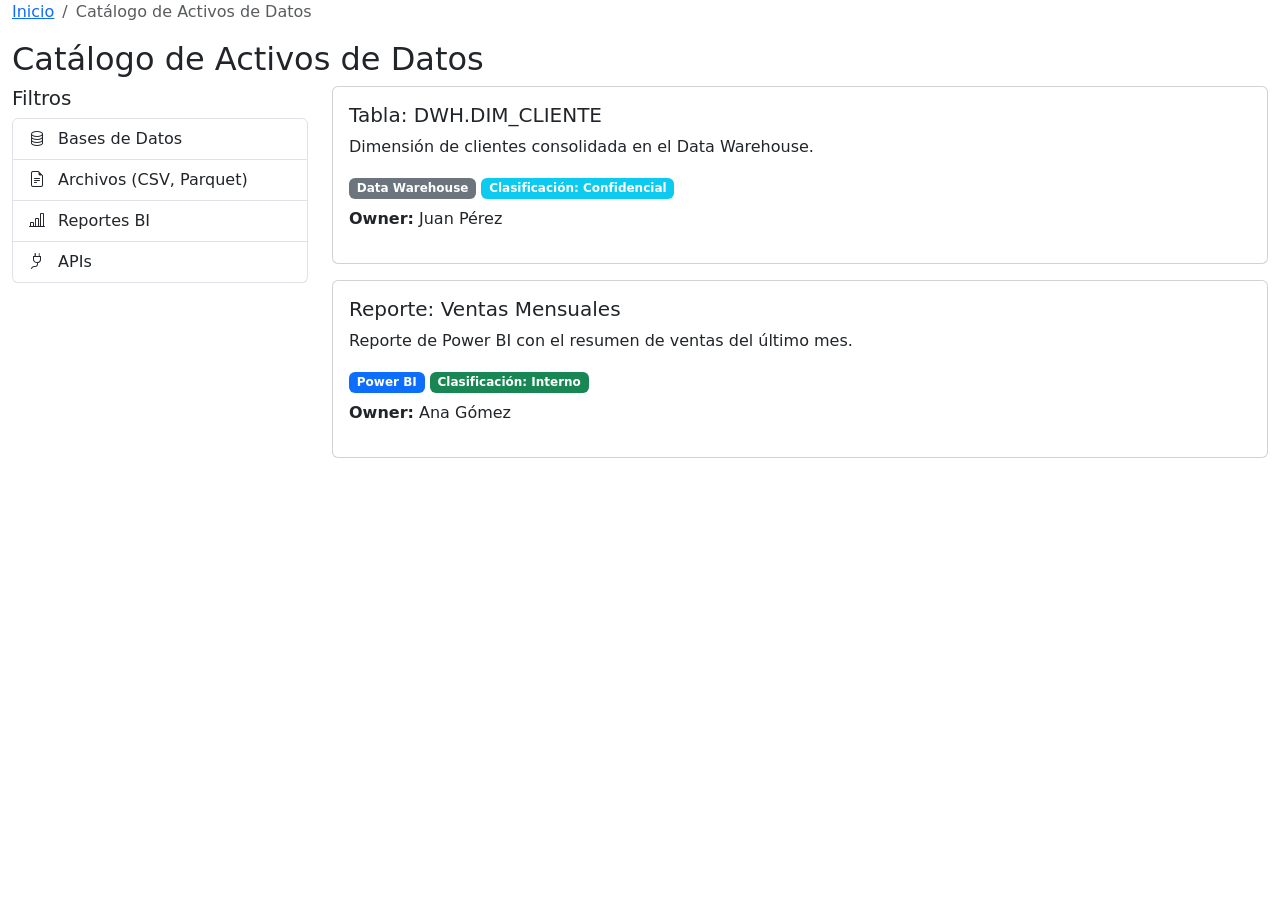
==== modulos/activos.html @ fa72d007 "I've created the initial structure for the Data Governance Dashboard. Here's what I did: - I impleme" ====
<!DOCTYPE html>
<html lang="es">
<head>
    <meta charset="UTF-8">
    <meta name="viewport" content="width=device-width, initial-scale=1.0">
    <link href="https://cdn.jsdelivr.net/npm/bootstrap@5.3.3/dist/css/bootstrap.min.css" rel="stylesheet">
    <link rel="stylesheet" href="https://cdn.jsdelivr.net/npm/bootstrap-icons@1.11.3/font/bootstrap-icons.min.css">
    <link rel="stylesheet" href="../css/styles.css">
</head>
<body>
<div class="container-fluid">
    <nav aria-label="breadcrumb">
        <ol class="breadcrumb">
            <li class="breadcrumb-item"><a href="#">Inicio</a></li>
            <li class="breadcrumb-item active" aria-current="page">Catálogo de Activos de Datos</li>
        </ol>
    </nav>
    <h1 class="h2">Catálogo de Activos de Datos</h1>
    <div class="row">
        <div class="col-md-3">
            <!-- Filtros y facetas -->
            <h5>Filtros</h5>
            <div class="list-group">
              <a href="#" class="list-group-item list-group-item-action">
                <i class="bi bi-database me-2"></i> Bases de Datos
              </a>
              <a href="#" class="list-group-item list-group-item-action"><i class="bi bi-file-earmark-text me-2"></i> Archivos (CSV, Parquet)</a>
              <a href="#" class="list-group-item list-group-item-action"><i class="bi bi-bar-chart-line me-2"></i> Reportes BI</a>
              <a href="#" class="list-group-item list-group-item-action"><i class="bi bi-plug me-2"></i> APIs</a>
            </div>
        </div>
        <div class="col-md-9">
            <!-- Resultados -->
            <div class="card mb-3">
                <div class="card-body">
                    <h5 class="card-title">Tabla: DWH.DIM_CLIENTE</h5>
                    <p class="card-text">Dimensión de clientes consolidada en el Data Warehouse.</p>
                    <span class="badge bg-secondary">Data Warehouse</span>
                    <span class="badge bg-info">Clasificación: Confidencial</span>
                    <p class="mt-2"><strong>Owner:</strong> Juan Pérez</p>
                </div>
            </div>
             <div class="card mb-3">
                <div class="card-body">
                    <h5 class="card-title">Reporte: Ventas Mensuales</h5>
                    <p class="card-text">Reporte de Power BI con el resumen de ventas del último mes.</p>
                    <span class="badge bg-primary">Power BI</span>
                    <span class="badge bg-success">Clasificación: Interno</span>
                     <p class="mt-2"><strong>Owner:</strong> Ana Gómez</p>
                </div>
            </div>
        </div>
    </div>
</div>
</body>
</html>
---- css/styles.css ----
:root {
    --bs-light-bg: #f8f9fa;
    --bs-light-text: #212529;
    --bs-dark-bg: #212529;
    --bs-dark-text: #f8f9fa;
}

[data-bs-theme="dark"] {
    background-color: var(--bs-dark-bg);
    color: var(--bs-dark-text);
}

[data-bs-theme="dark"] .bg-light {
    background-color: #343a40 !important;
}

[data-bs-theme="dark"] .text-dark {
    color: var(--bs-dark-text) !important;
}

[data-bs-theme="dark"] .list-group-item-action {
    background-color: #343a40 !important;
    color: var(--bs-dark-text) !important;
}

[data-bs-theme="dark"] .list-group-item-action:hover {
    background-color: #495057 !important;
}

[data-bs-theme="dark"] .border-bottom,
[data-bs-theme="dark"] .border-right {
    border-color: #495057 !important;
}

#wrapper {
    overflow-x: hidden;
}

#sidebar-wrapper {
    min-height: 100vh;
    margin-left: -15rem;
    transition: margin .25s ease-out;
}

#sidebar-wrapper .sidebar-heading {
    padding: 0.875rem 1.25rem;
    font-size: 1.2rem;
}

#sidebar-wrapper .list-group {
    width: 15rem;
}

#page-content-wrapper {
    min-width: 100vw;
}

#wrapper.toggled #sidebar-wrapper {
    margin-left: 0;
}

@media (min-width: 768px) {
    #sidebar-wrapper {
        margin-left: 0;
    }

    #page-content-wrapper {
        min-width: 0;
        width: 100%;
    }

    #wrapper.toggled #sidebar-wrapper {
        margin-left: -15rem;
    }
}
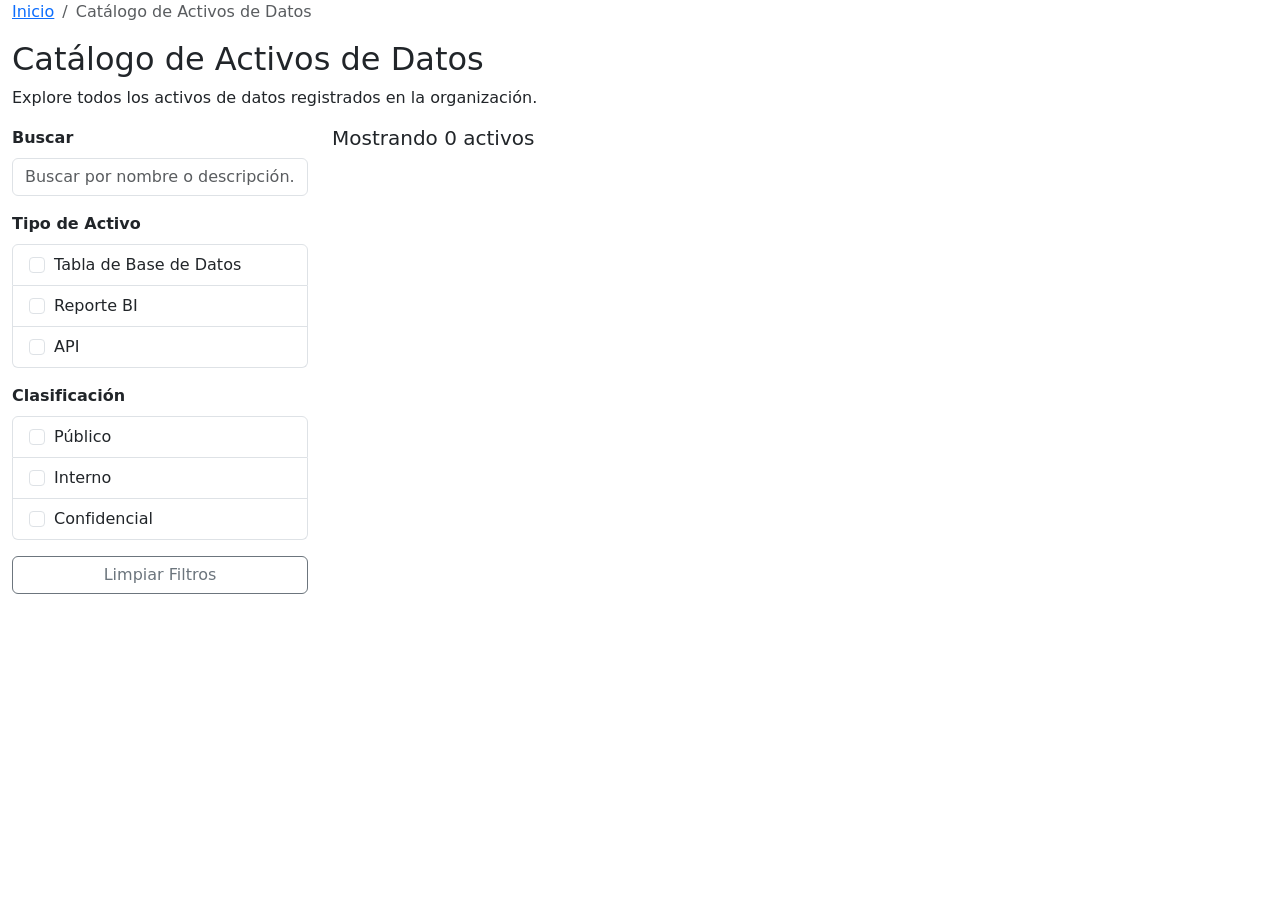
==== commit 77b5c68b: "I've implemented CRUD functionality for multiple modules. Here's a breakdown of the changes: - I've " ====
--- a/modulos/activos.html
+++ b/modulos/activos.html
@@ -11,46 +11,64 @@
 <div class="container-fluid">
     <nav aria-label="breadcrumb">
         <ol class="breadcrumb">
-            <li class="breadcrumb-item"><a href="#">Inicio</a></li>
+            <li class="breadcrumb-item"><a href="../index.html" target="_top">Inicio</a></li>
             <li class="breadcrumb-item active" aria-current="page">Catálogo de Activos de Datos</li>
         </ol>
     </nav>
     <h1 class="h2">Catálogo de Activos de Datos</h1>
+    <p>Explore todos los activos de datos registrados en la organización.</p>
+
     <div class="row">
         <div class="col-md-3">
             <!-- Filtros y facetas -->
-            <h5>Filtros</h5>
-            <div class="list-group">
-              <a href="#" class="list-group-item list-group-item-action">
-                <i class="bi bi-database me-2"></i> Bases de Datos
-              </a>
-              <a href="#" class="list-group-item list-group-item-action"><i class="bi bi-file-earmark-text me-2"></i> Archivos (CSV, Parquet)</a>
-              <a href="#" class="list-group-item list-group-item-action"><i class="bi bi-bar-chart-line me-2"></i> Reportes BI</a>
-              <a href="#" class="list-group-item list-group-item-action"><i class="bi bi-plug me-2"></i> APIs</a>
-            </div>
+            <form id="filter-form">
+                <div class="mb-3">
+                    <label for="search-input" class="form-label fw-bold">Buscar</label>
+                    <input type="text" id="search-input" class="form-control" placeholder="Buscar por nombre o descripción...">
+                </div>
+                <div class="mb-3">
+                    <label class="form-label fw-bold">Tipo de Activo</label>
+                    <div class="list-group" id="asset-type-filter">
+                        <label class="list-group-item">
+                            <input class="form-check-input me-1" type="checkbox" value="Tabla"> Tabla de Base de Datos
+                        </label>
+                        <label class="list-group-item">
+                            <input class="form-check-input me-1" type="checkbox" value="Reporte"> Reporte BI
+                        </label>
+                        <label class="list-group-item">
+                            <input class="form-check-input me-1" type="checkbox" value="API"> API
+                        </label>
+                    </div>
+                </div>
+                 <div class="mb-3">
+                    <label class="form-label fw-bold">Clasificación</label>
+                    <div class="list-group" id="classification-filter">
+                        <label class="list-group-item">
+                            <input class="form-check-input me-1" type="checkbox" value="Público"> Público
+                        </label>
+                        <label class="list-group-item">
+                            <input class="form-check-input me-1" type="checkbox" value="Interno"> Interno
+                        </label>
+                         <label class="list-group-item">
+                            <input class="form-check-input me-1" type="checkbox" value="Confidencial"> Confidencial
+                        </label>
+                    </div>
+                </div>
+                 <button type="reset" class="btn btn-outline-secondary w-100">Limpiar Filtros</button>
+            </form>
         </div>
         <div class="col-md-9">
+            <h5 id="results-count" class="mb-3">Mostrando 0 activos</h5>
             <!-- Resultados -->
-            <div class="card mb-3">
-                <div class="card-body">
-                    <h5 class="card-title">Tabla: DWH.DIM_CLIENTE</h5>
-                    <p class="card-text">Dimensión de clientes consolidada en el Data Warehouse.</p>
-                    <span class="badge bg-secondary">Data Warehouse</span>
-                    <span class="badge bg-info">Clasificación: Confidencial</span>
-                    <p class="mt-2"><strong>Owner:</strong> Juan Pérez</p>
-                </div>
+            <div id="assets-container">
+                <!-- Tarjetas de activos generadas por JS -->
             </div>
-             <div class="card mb-3">
-                <div class="card-body">
-                    <h5 class="card-title">Reporte: Ventas Mensuales</h5>
-                    <p class="card-text">Reporte de Power BI con el resumen de ventas del último mes.</p>
-                    <span class="badge bg-primary">Power BI</span>
-                    <span class="badge bg-success">Clasificación: Interno</span>
-                     <p class="mt-2"><strong>Owner:</strong> Ana Gómez</p>
-                </div>
-            </div>
+            <p id="no-results-message" class="text-center text-muted d-none">No se encontraron activos que coincidan con los filtros.</p>
         </div>
     </div>
 </div>
+
+<script src="../js/activos.js"></script>
+<script src="https://cdn.jsdelivr.net/npm/bootstrap@5.3.3/dist/js/bootstrap.bundle.min.js"></script>
 </body>
 </html>
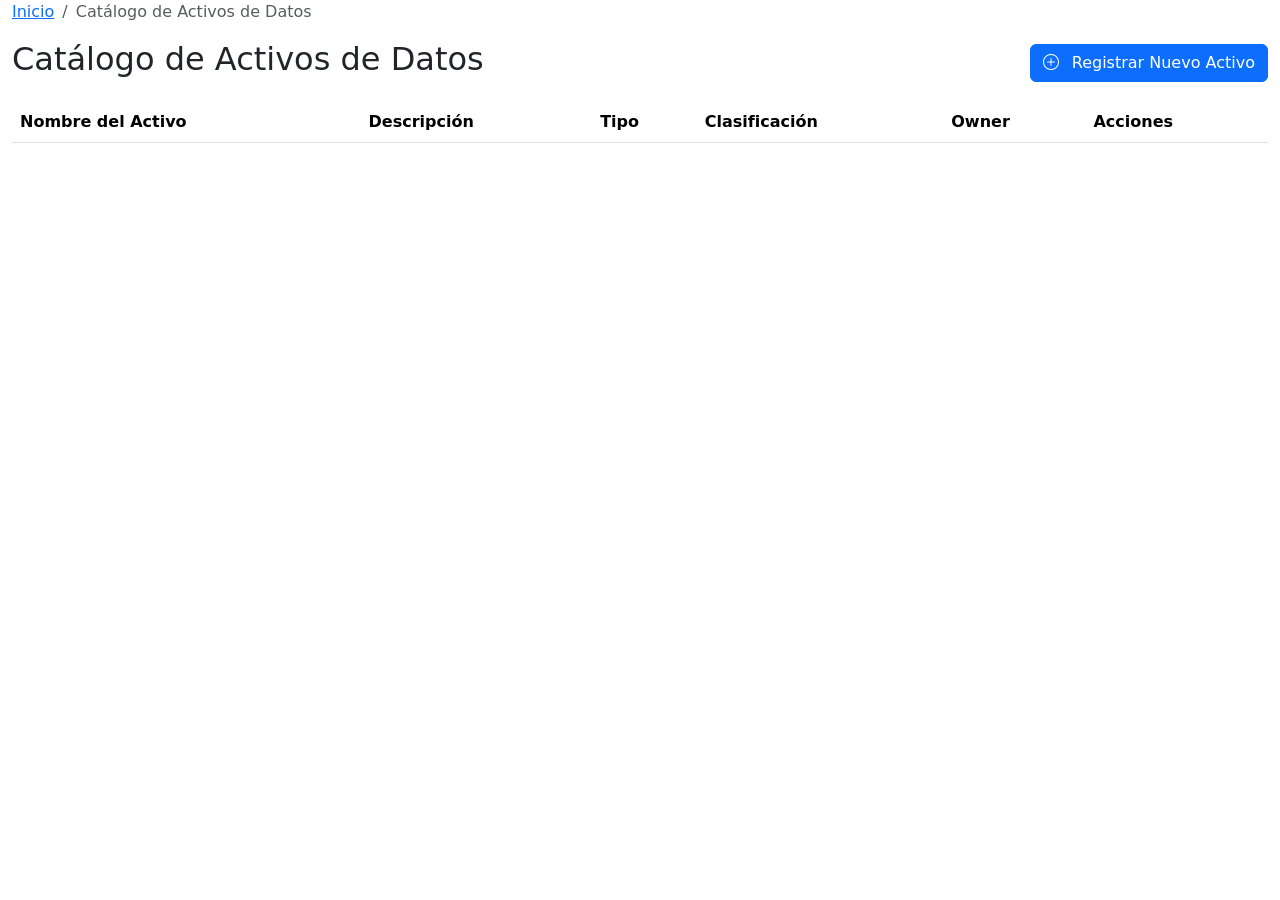
==== commit 94158489: "feat: Implement full CRUD for Data Assets Catalog - Redesign the Data Assets Catalog view to support" ====
--- a/modulos/activos.html
+++ b/modulos/activos.html
@@ -15,55 +15,88 @@
             <li class="breadcrumb-item active" aria-current="page">Catálogo de Activos de Datos</li>
         </ol>
     </nav>
-    <h1 class="h2">Catálogo de Activos de Datos</h1>
-    <p>Explore todos los activos de datos registrados en la organización.</p>
 
-    <div class="row">
-        <div class="col-md-3">
-            <!-- Filtros y facetas -->
-            <form id="filter-form">
-                <div class="mb-3">
-                    <label for="search-input" class="form-label fw-bold">Buscar</label>
-                    <input type="text" id="search-input" class="form-control" placeholder="Buscar por nombre o descripción...">
+    <div class="d-flex justify-content-between align-items-center mb-3">
+        <h1 class="h2">Catálogo de Activos de Datos</h1>
+        <button class="btn btn-primary" data-bs-toggle="modal" data-bs-target="#assetModal">
+            <i class="bi bi-plus-circle me-2"></i> Registrar Nuevo Activo
+        </button>
+    </div>
+
+    <!-- Filtros (próximamente) -->
+
+    <!-- Tabla de Activos -->
+    <div class="table-responsive">
+        <table class="table table-hover">
+            <thead>
+                <tr>
+                    <th>Nombre del Activo</th>
+                    <th>Descripción</th>
+                    <th>Tipo</th>
+                    <th>Clasificación</th>
+                    <th>Owner</th>
+                    <th>Acciones</th>
+                </tr>
+            </thead>
+            <tbody id="assets-table-body">
+                <!-- Filas generadas por JS -->
+            </tbody>
+        </table>
+    </div>
+
+    <!-- Modal para Añadir/Editar Activo -->
+    <div class="modal fade" id="assetModal" tabindex="-1" aria-labelledby="assetModalLabel" aria-hidden="true">
+        <div class="modal-dialog modal-lg">
+            <div class="modal-content">
+                <div class="modal-header">
+                    <h5 class="modal-title" id="assetModalLabel">Registrar Nuevo Activo</h5>
+                    <button type="button" class="btn-close" data-bs-dismiss="modal" aria-label="Close"></button>
                 </div>
-                <div class="mb-3">
-                    <label class="form-label fw-bold">Tipo de Activo</label>
-                    <div class="list-group" id="asset-type-filter">
-                        <label class="list-group-item">
-                            <input class="form-check-input me-1" type="checkbox" value="Tabla"> Tabla de Base de Datos
-                        </label>
-                        <label class="list-group-item">
-                            <input class="form-check-input me-1" type="checkbox" value="Reporte"> Reporte BI
-                        </label>
-                        <label class="list-group-item">
-                            <input class="form-check-input me-1" type="checkbox" value="API"> API
-                        </label>
-                    </div>
+                <div class="modal-body">
+                    <form id="asset-form" class="needs-validation" novalidate>
+                        <input type="hidden" id="asset-id">
+                        <div class="mb-3">
+                            <label for="asset-name" class="form-label">Nombre del Activo</label>
+                            <input type="text" class="form-control" id="asset-name" required>
+                            <div class="invalid-feedback">El nombre es obligatorio.</div>
+                        </div>
+                        <div class="mb-3">
+                            <label for="asset-description" class="form-label">Descripción</label>
+                            <textarea class="form-control" id="asset-description" rows="3" required></textarea>
+                            <div class="invalid-feedback">La descripción es obligatoria.</div>
+                        </div>
+                        <div class="row">
+                            <div class="col-md-6 mb-3">
+                                <label for="asset-type" class="form-label">Tipo de Activo</label>
+                                <select class="form-select" id="asset-type" required>
+                                    <option value="Tabla">Tabla</option>
+                                    <option value="Reporte">Reporte</option>
+                                    <option value="API">API</option>
+                                    <option value="Archivo">Archivo</option>
+                                </select>
+                            </div>
+                            <div class="col-md-6 mb-3">
+                                <label for="asset-classification" class="form-label">Clasificación</label>
+                                <select class="form-select" id="asset-classification" required>
+                                    <option value="Público">Público</option>
+                                    <option value="Interno">Interno</option>
+                                    <option value="Confidencial">Confidencial</option>
+                                    <option value="Restringido">Restringido</option>
+                                </select>
+                            </div>
+                        </div>
+                        <div class="mb-3">
+                            <label for="asset-owner" class="form-label">Owner</label>
+                            <input type="text" class="form-control" id="asset-owner" required>
+                            <div class="invalid-feedback">El owner es obligatorio.</div>
+                        </div>
+                    </form>
                 </div>
-                 <div class="mb-3">
-                    <label class="form-label fw-bold">Clasificación</label>
-                    <div class="list-group" id="classification-filter">
-                        <label class="list-group-item">
-                            <input class="form-check-input me-1" type="checkbox" value="Público"> Público
-                        </label>
-                        <label class="list-group-item">
-                            <input class="form-check-input me-1" type="checkbox" value="Interno"> Interno
-                        </label>
-                         <label class="list-group-item">
-                            <input class="form-check-input me-1" type="checkbox" value="Confidencial"> Confidencial
-                        </label>
-                    </div>
+                <div class="modal-footer">
+                    <button type="button" class="btn btn-secondary" data-bs-dismiss="modal">Cerrar</button>
+                    <button type="submit" class="btn btn-primary" form="asset-form">Guardar Activo</button>
                 </div>
-                 <button type="reset" class="btn btn-outline-secondary w-100">Limpiar Filtros</button>
-            </form>
-        </div>
-        <div class="col-md-9">
-            <h5 id="results-count" class="mb-3">Mostrando 0 activos</h5>
-            <!-- Resultados -->
-            <div id="assets-container">
-                <!-- Tarjetas de activos generadas por JS -->
             </div>
-            <p id="no-results-message" class="text-center text-muted d-none">No se encontraron activos que coincidan con los filtros.</p>
         </div>
     </div>
 </div>
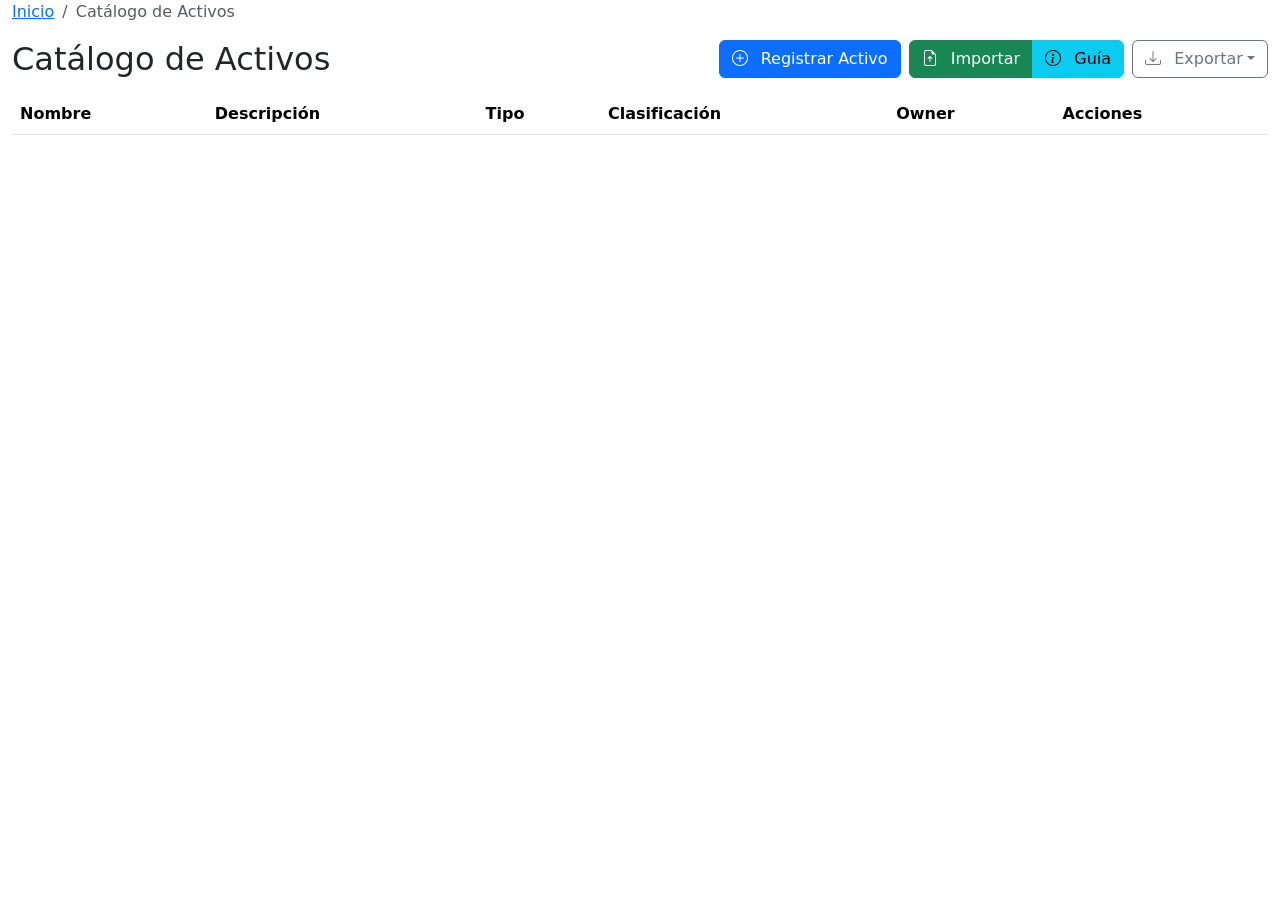
==== commit bcf6c3f7: "feat: Add import/export functionality to all CRUD modules - Integrate SheetJS for Excel import/expor" ====
--- a/modulos/activos.html
+++ b/modulos/activos.html
@@ -12,35 +12,36 @@
     <nav aria-label="breadcrumb">
         <ol class="breadcrumb">
             <li class="breadcrumb-item"><a href="../index.html" target="_top">Inicio</a></li>
-            <li class="breadcrumb-item active" aria-current="page">Catálogo de Activos de Datos</li>
+            <li class="breadcrumb-item active" aria-current="page">Catálogo de Activos</li>
         </ol>
     </nav>
 
-    <div class="d-flex justify-content-between align-items-center mb-3">
-        <h1 class="h2">Catálogo de Activos de Datos</h1>
-        <button class="btn btn-primary" data-bs-toggle="modal" data-bs-target="#assetModal">
-            <i class="bi bi-plus-circle me-2"></i> Registrar Nuevo Activo
-        </button>
+    <div class="d-flex justify-content-between align-items-center mb-3 flex-wrap gap-2">
+        <h1 class="h2 mb-0">Catálogo de Activos</h1>
+        <div class="btn-toolbar">
+            <button class="btn btn-primary me-2" data-bs-toggle="modal" data-bs-target="#assetModal"><i class="bi bi-plus-circle me-2"></i> Registrar Activo</button>
+            <div class="btn-group">
+                <button class="btn btn-success" id="import-excel-btn"><i class="bi bi-file-earmark-arrow-up me-2"></i> Importar</button>
+                <input type="file" id="import-excel-input" class="d-none" accept=".xlsx, .xls">
+                <button class="btn btn-info" data-bs-toggle="modal" data-bs-target="#guideModal"><i class="bi bi-info-circle me-2"></i> Guía</button>
+            </div>
+            <div class="btn-group ms-2">
+                <button class="btn btn-outline-secondary dropdown-toggle" type="button" data-bs-toggle="dropdown"><i class="bi bi-download me-2"></i> Exportar</button>
+                <ul class="dropdown-menu">
+                    <li><a class="dropdown-item" href="#" id="export-excel-btn">a Excel (.xlsx)</a></li>
+                    <li><a class="dropdown-item" href="#" id="export-pdf-btn">a PDF</a></li>
+                </ul>
+            </div>
+        </div>
     </div>
-
-    <!-- Filtros (próximamente) -->
 
     <!-- Tabla de Activos -->
     <div class="table-responsive">
         <table class="table table-hover">
             <thead>
-                <tr>
-                    <th>Nombre del Activo</th>
-                    <th>Descripción</th>
-                    <th>Tipo</th>
-                    <th>Clasificación</th>
-                    <th>Owner</th>
-                    <th>Acciones</th>
-                </tr>
+                <tr><th>Nombre</th><th>Descripción</th><th>Tipo</th><th>Clasificación</th><th>Owner</th><th>Acciones</th></tr>
             </thead>
-            <tbody id="assets-table-body">
-                <!-- Filas generadas por JS -->
-            </tbody>
+            <tbody id="assets-table-body"><!-- Filas generadas por JS --></tbody>
         </table>
     </div>
 
@@ -48,56 +49,41 @@
     <div class="modal fade" id="assetModal" tabindex="-1" aria-labelledby="assetModalLabel" aria-hidden="true">
         <div class="modal-dialog modal-lg">
             <div class="modal-content">
-                <div class="modal-header">
-                    <h5 class="modal-title" id="assetModalLabel">Registrar Nuevo Activo</h5>
-                    <button type="button" class="btn-close" data-bs-dismiss="modal" aria-label="Close"></button>
-                </div>
+                <div class="modal-header"><h5 class="modal-title" id="assetModalLabel">Registrar Activo</h5><button type="button" class="btn-close" data-bs-dismiss="modal"></button></div>
                 <div class="modal-body">
                     <form id="asset-form" class="needs-validation" novalidate>
                         <input type="hidden" id="asset-id">
-                        <div class="mb-3">
-                            <label for="asset-name" class="form-label">Nombre del Activo</label>
-                            <input type="text" class="form-control" id="asset-name" required>
-                            <div class="invalid-feedback">El nombre es obligatorio.</div>
+                        <div class="mb-3"><label for="asset-name" class="form-label">Nombre</label><input type="text" class="form-control" id="asset-name" required><div class="invalid-feedback">El nombre es obligatorio.</div></div>
+                        <div class="mb-3"><label for="asset-description" class="form-label">Descripción</label><textarea class="form-control" id="asset-description" rows="3" required></textarea><div class="invalid-feedback">La descripción es obligatoria.</div></div>
+                        <div class="row">
+                            <div class="col-md-6 mb-3"><label for="asset-type" class="form-label">Tipo</label><select class="form-select" id="asset-type" required><option value="Tabla">Tabla</option><option value="Reporte">Reporte</option><option value="API">API</option><option value="Archivo">Archivo</option></select></div>
+                            <div class="col-md-6 mb-3"><label for="asset-classification" class="form-label">Clasificación</label><select class="form-select" id="asset-classification" required><option value="Público">Público</option><option value="Interno">Interno</option><option value="Confidencial">Confidencial</option><option value="Restringido">Restringido</option></select></div>
                         </div>
-                        <div class="mb-3">
-                            <label for="asset-description" class="form-label">Descripción</label>
-                            <textarea class="form-control" id="asset-description" rows="3" required></textarea>
-                            <div class="invalid-feedback">La descripción es obligatoria.</div>
-                        </div>
-                        <div class="row">
-                            <div class="col-md-6 mb-3">
-                                <label for="asset-type" class="form-label">Tipo de Activo</label>
-                                <select class="form-select" id="asset-type" required>
-                                    <option value="Tabla">Tabla</option>
-                                    <option value="Reporte">Reporte</option>
-                                    <option value="API">API</option>
-                                    <option value="Archivo">Archivo</option>
-                                </select>
-                            </div>
-                            <div class="col-md-6 mb-3">
-                                <label for="asset-classification" class="form-label">Clasificación</label>
-                                <select class="form-select" id="asset-classification" required>
-                                    <option value="Público">Público</option>
-                                    <option value="Interno">Interno</option>
-                                    <option value="Confidencial">Confidencial</option>
-                                    <option value="Restringido">Restringido</option>
-                                </select>
-                            </div>
-                        </div>
-                        <div class="mb-3">
-                            <label for="asset-owner" class="form-label">Owner</label>
-                            <input type="text" class="form-control" id="asset-owner" required>
-                            <div class="invalid-feedback">El owner es obligatorio.</div>
-                        </div>
+                        <div class="mb-3"><label for="asset-owner" class="form-label">Owner</label><input type="text" class="form-control" id="asset-owner" required><div class="invalid-feedback">El owner es obligatorio.</div></div>
                     </form>
                 </div>
-                <div class="modal-footer">
-                    <button type="button" class="btn btn-secondary" data-bs-dismiss="modal">Cerrar</button>
-                    <button type="submit" class="btn btn-primary" form="asset-form">Guardar Activo</button>
-                </div>
+                <div class="modal-footer"><button type="button" class="btn btn-secondary" data-bs-dismiss="modal">Cerrar</button><button type="submit" class="btn btn-primary" form="asset-form">Guardar</button></div>
             </div>
         </div>
+    </div>
+
+    <!-- Modal de Guía -->
+    <div class="modal fade" id="guideModal" tabindex="-1" aria-labelledby="guideModalLabel" aria-hidden="true">
+      <div class="modal-dialog">
+        <div class="modal-content">
+          <div class="modal-header"><h5 class="modal-title" id="guideModalLabel">Guía de Carga</h5><button type="button" class="btn-close" data-bs-dismiss="modal"></button></div>
+          <div class="modal-body">
+            <p>El archivo Excel debe contener las columnas:</p>
+            <ul>
+              <li><strong>name</strong>: Nombre del activo.</li>
+              <li><strong>description</strong>: Descripción del activo.</li>
+              <li><strong>type</strong>: Tipo (Tabla, Reporte, API, Archivo).</li>
+              <li><strong>classification</strong>: Clasificación del activo.</li>
+              <li><strong>owner</strong>: Persona o equipo responsable.</li>
+            </ul>
+          </div>
+        </div>
+      </div>
     </div>
 </div>
 
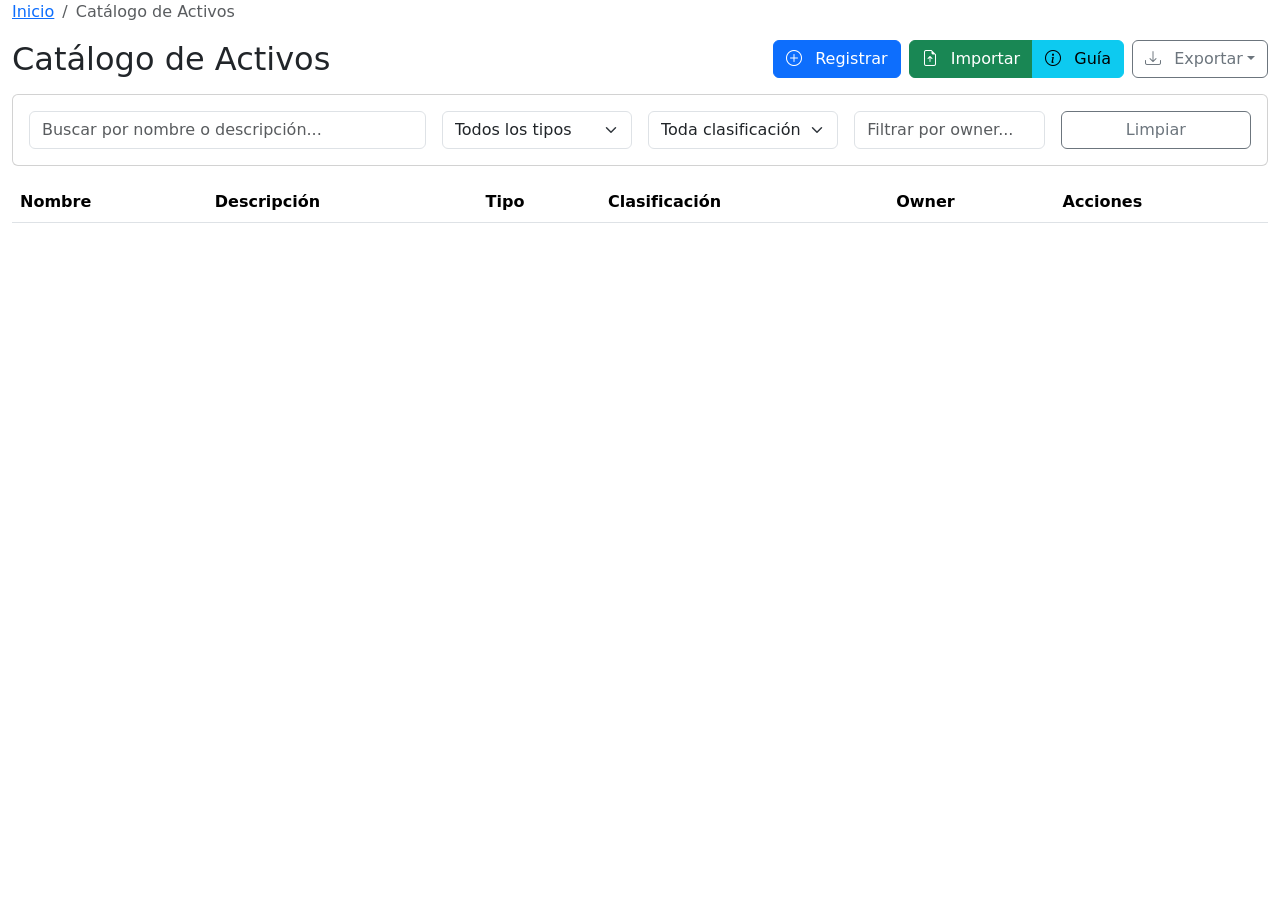
==== commit eaed4e5c: "feat: Add data filtering to all relevant modules - Implement dynamic data filtering for the followin" ====
--- a/modulos/activos.html
+++ b/modulos/activos.html
@@ -19,19 +19,32 @@
     <div class="d-flex justify-content-between align-items-center mb-3 flex-wrap gap-2">
         <h1 class="h2 mb-0">Catálogo de Activos</h1>
         <div class="btn-toolbar">
-            <button class="btn btn-primary me-2" data-bs-toggle="modal" data-bs-target="#assetModal"><i class="bi bi-plus-circle me-2"></i> Registrar Activo</button>
-            <div class="btn-group">
-                <button class="btn btn-success" id="import-excel-btn"><i class="bi bi-file-earmark-arrow-up me-2"></i> Importar</button>
-                <input type="file" id="import-excel-input" class="d-none" accept=".xlsx, .xls">
-                <button class="btn btn-info" data-bs-toggle="modal" data-bs-target="#guideModal"><i class="bi bi-info-circle me-2"></i> Guía</button>
-            </div>
-            <div class="btn-group ms-2">
-                <button class="btn btn-outline-secondary dropdown-toggle" type="button" data-bs-toggle="dropdown"><i class="bi bi-download me-2"></i> Exportar</button>
-                <ul class="dropdown-menu">
-                    <li><a class="dropdown-item" href="#" id="export-excel-btn">a Excel (.xlsx)</a></li>
-                    <li><a class="dropdown-item" href="#" id="export-pdf-btn">a PDF</a></li>
-                </ul>
-            </div>
+            <button class="btn btn-primary me-2" data-bs-toggle="modal" data-bs-target="#assetModal"><i class="bi bi-plus-circle me-2"></i> Registrar</button>
+            <div class="btn-group"><button class="btn btn-success" id="import-excel-btn"><i class="bi bi-file-earmark-arrow-up me-2"></i> Importar</button><input type="file" id="import-excel-input" class="d-none" accept=".xlsx, .xls"><button class="btn btn-info" data-bs-toggle="modal" data-bs-target="#guideModal"><i class="bi bi-info-circle me-2"></i> Guía</button></div>
+            <div class="btn-group ms-2"><button class="btn btn-outline-secondary dropdown-toggle" type="button" data-bs-toggle="dropdown"><i class="bi bi-download me-2"></i> Exportar</button><ul class="dropdown-menu"><li><a class="dropdown-item" href="#" id="export-excel-btn">a Excel</a></li><li><a class="dropdown-item" href="#" id="export-pdf-btn">a PDF</a></li></ul></div>
+        </div>
+    </div>
+
+    <!-- Filtros -->
+    <div class="card mb-3">
+        <div class="card-body">
+            <form id="filter-form" class="row g-3">
+                <div class="col-md-4"><input type="text" class="form-control" id="search-input" placeholder="Buscar por nombre o descripción..."></div>
+                <div class="col-md-2">
+                    <select id="type-filter" class="form-select">
+                        <option value="">Todos los tipos</option>
+                        <option value="Tabla">Tabla</option><option value="Reporte">Reporte</option><option value="API">API</option><option value="Archivo">Archivo</option>
+                    </select>
+                </div>
+                <div class="col-md-2">
+                    <select id="classification-filter" class="form-select">
+                        <option value="">Toda clasificación</option>
+                        <option value="Público">Público</option><option value="Interno">Interno</option><option value="Confidencial">Confidencial</option><option value="Restringido">Restringido</option>
+                    </select>
+                </div>
+                <div class="col-md-2"><input type="text" class="form-control" id="owner-filter" placeholder="Filtrar por owner..."></div>
+                <div class="col-md-2"><button type="reset" class="btn btn-outline-secondary w-100">Limpiar</button></div>
+            </form>
         </div>
     </div>
 
@@ -73,14 +86,7 @@
         <div class="modal-content">
           <div class="modal-header"><h5 class="modal-title" id="guideModalLabel">Guía de Carga</h5><button type="button" class="btn-close" data-bs-dismiss="modal"></button></div>
           <div class="modal-body">
-            <p>El archivo Excel debe contener las columnas:</p>
-            <ul>
-              <li><strong>name</strong>: Nombre del activo.</li>
-              <li><strong>description</strong>: Descripción del activo.</li>
-              <li><strong>type</strong>: Tipo (Tabla, Reporte, API, Archivo).</li>
-              <li><strong>classification</strong>: Clasificación del activo.</li>
-              <li><strong>owner</strong>: Persona o equipo responsable.</li>
-            </ul>
+            <p>El archivo Excel debe contener: <strong>name</strong>, <strong>description</strong>, <strong>type</strong>, <strong>classification</strong>, <strong>owner</strong>.</p>
           </div>
         </div>
       </div>
